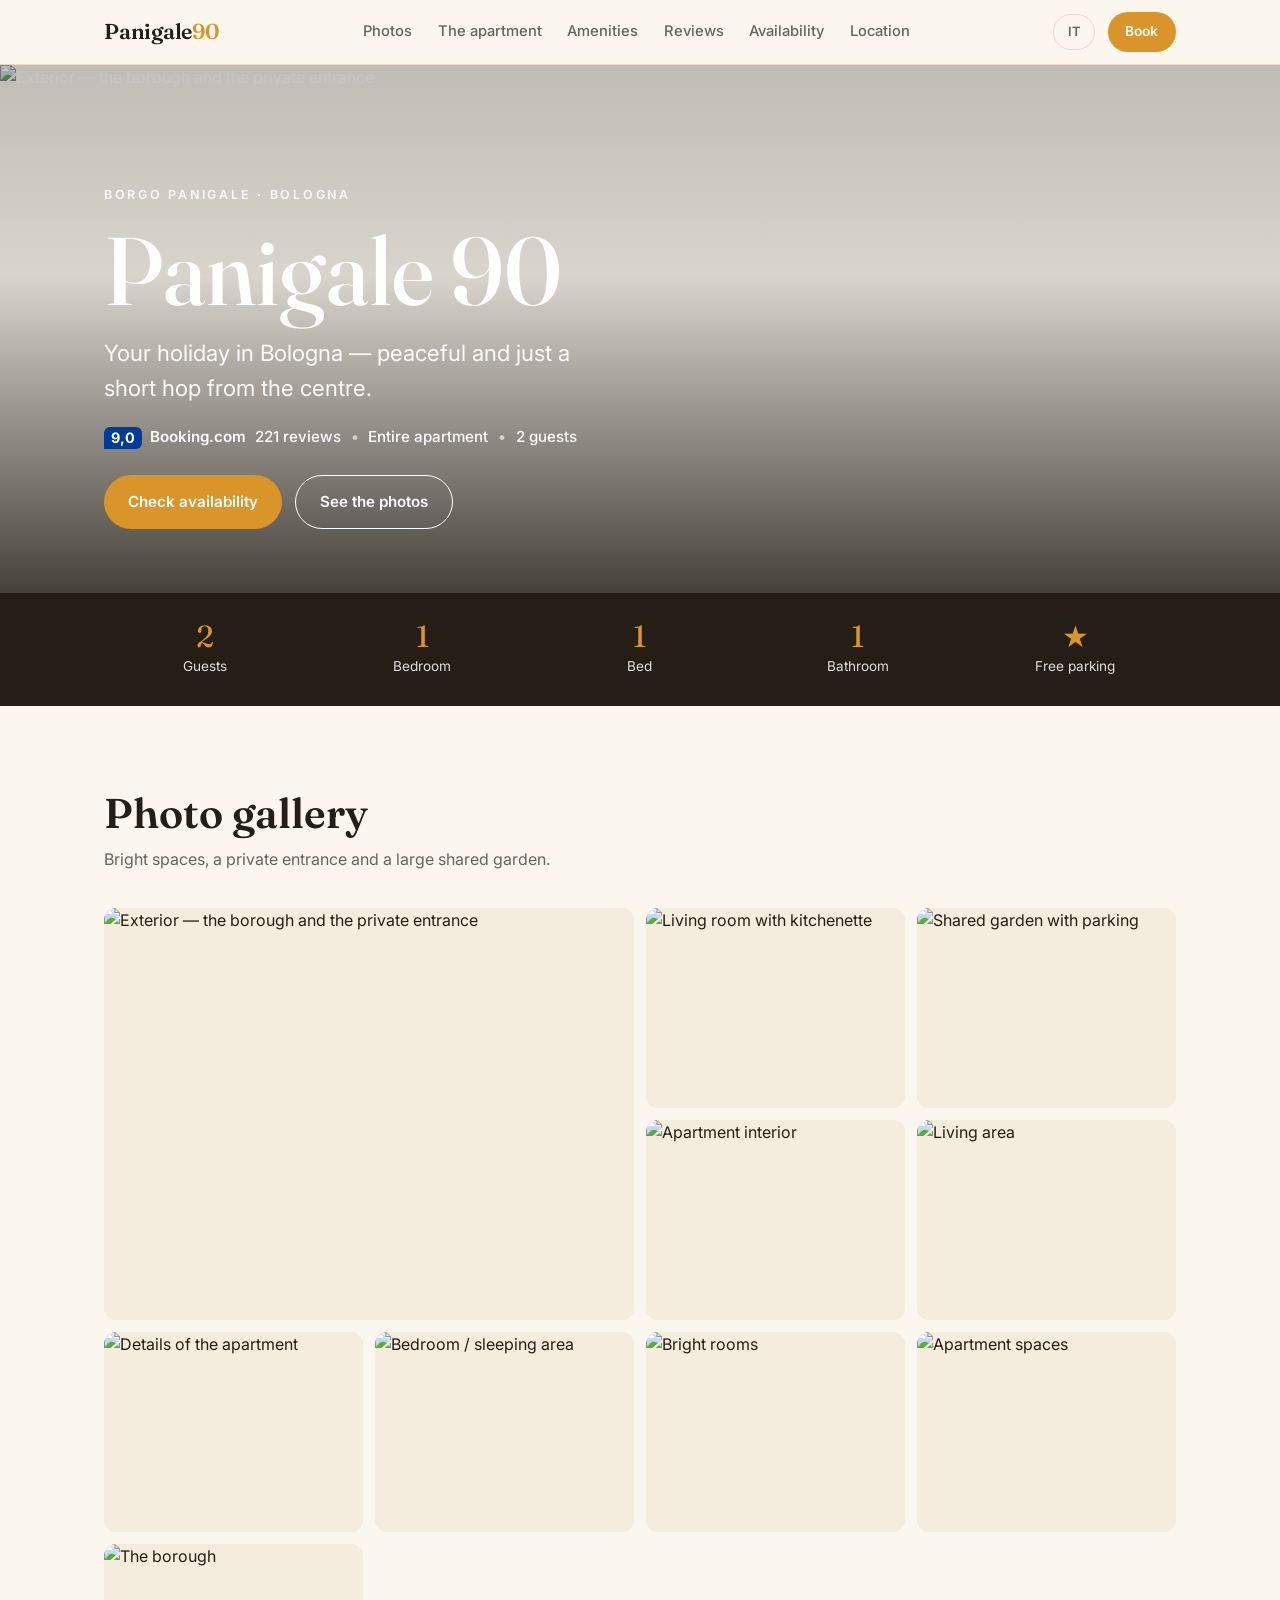
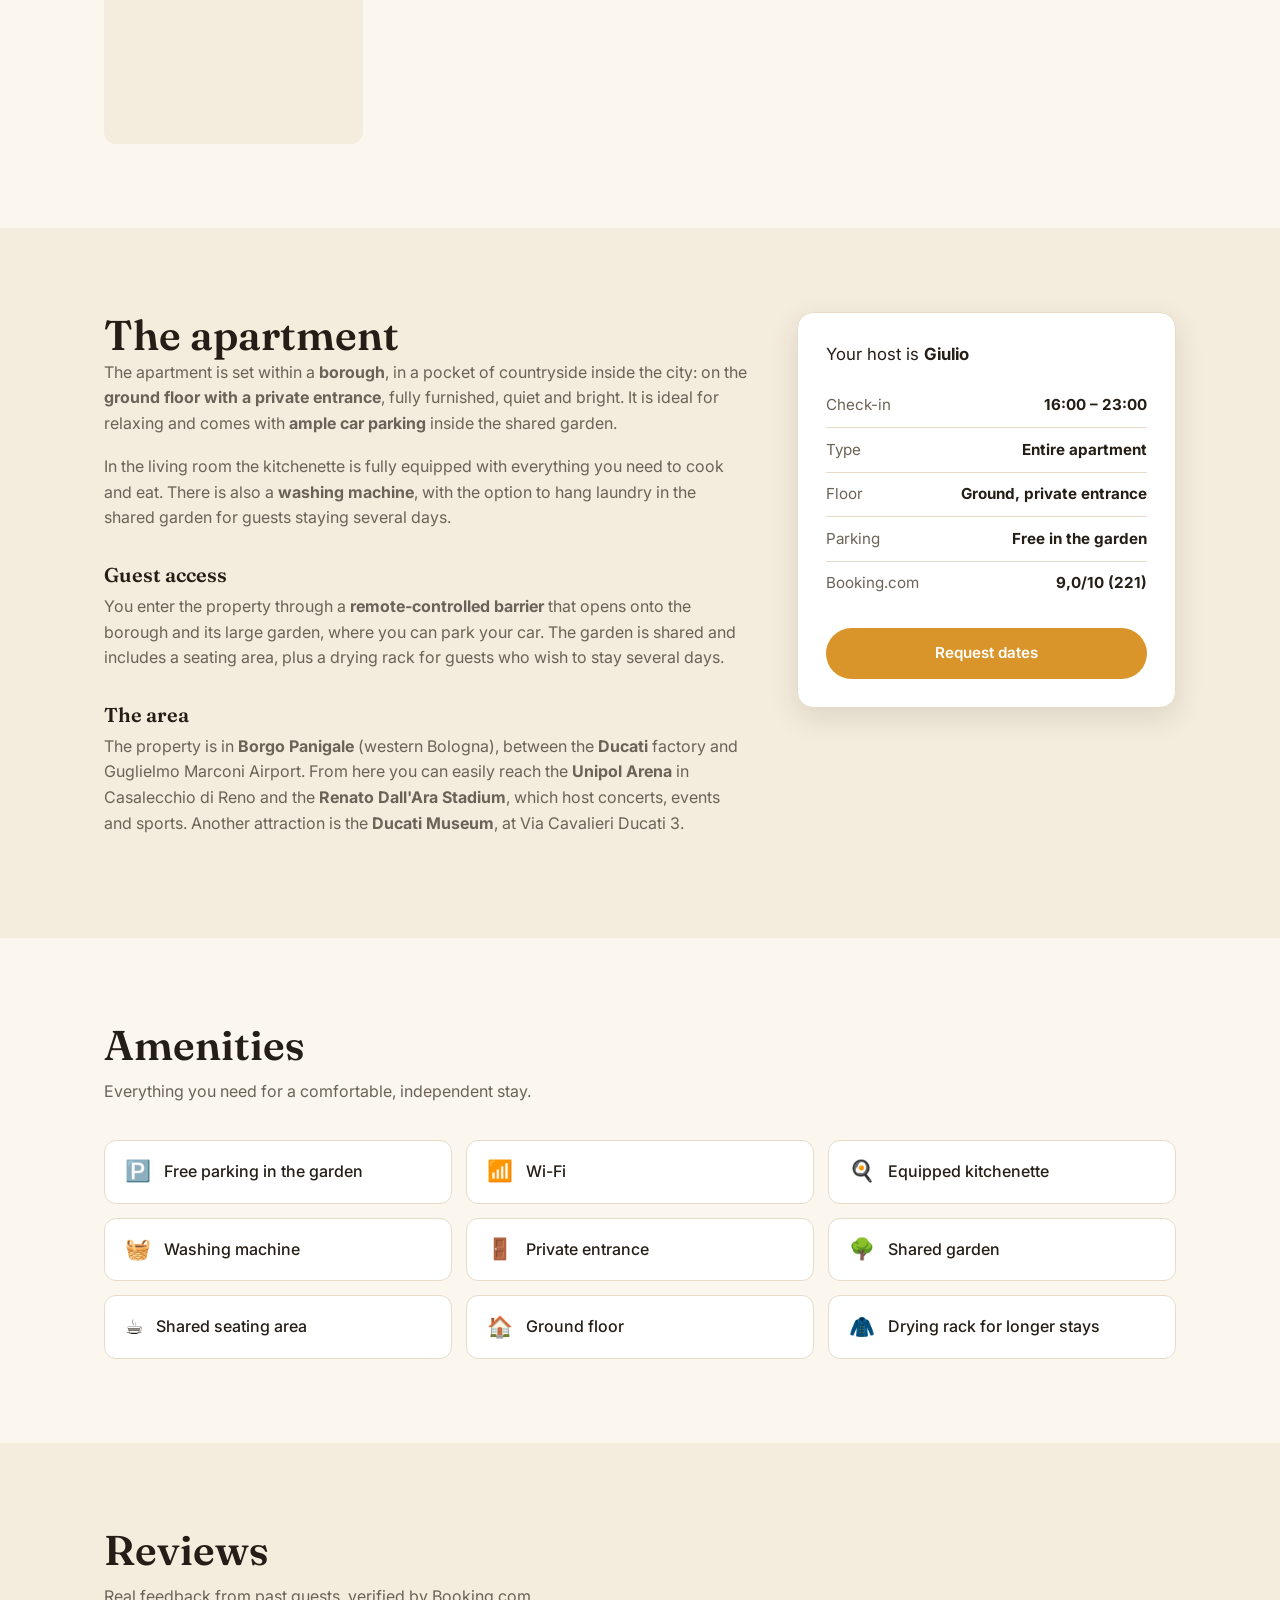
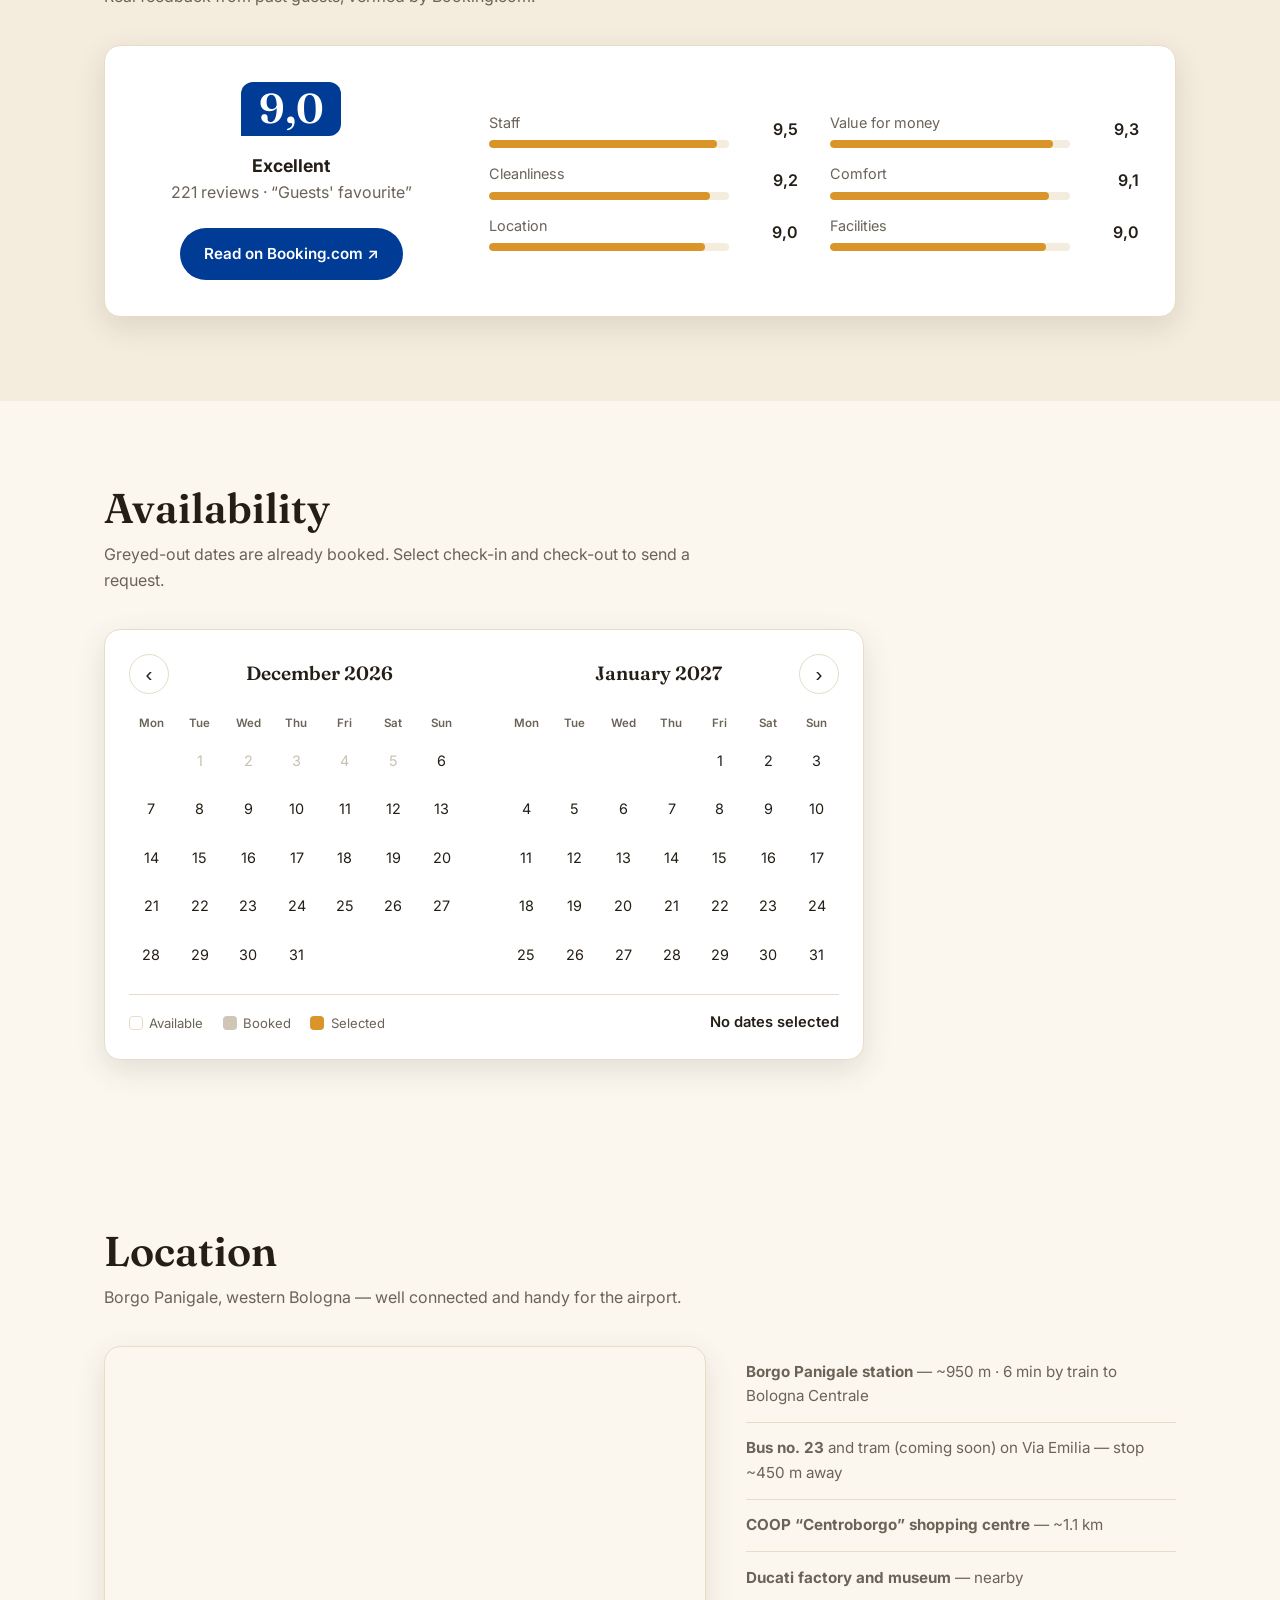
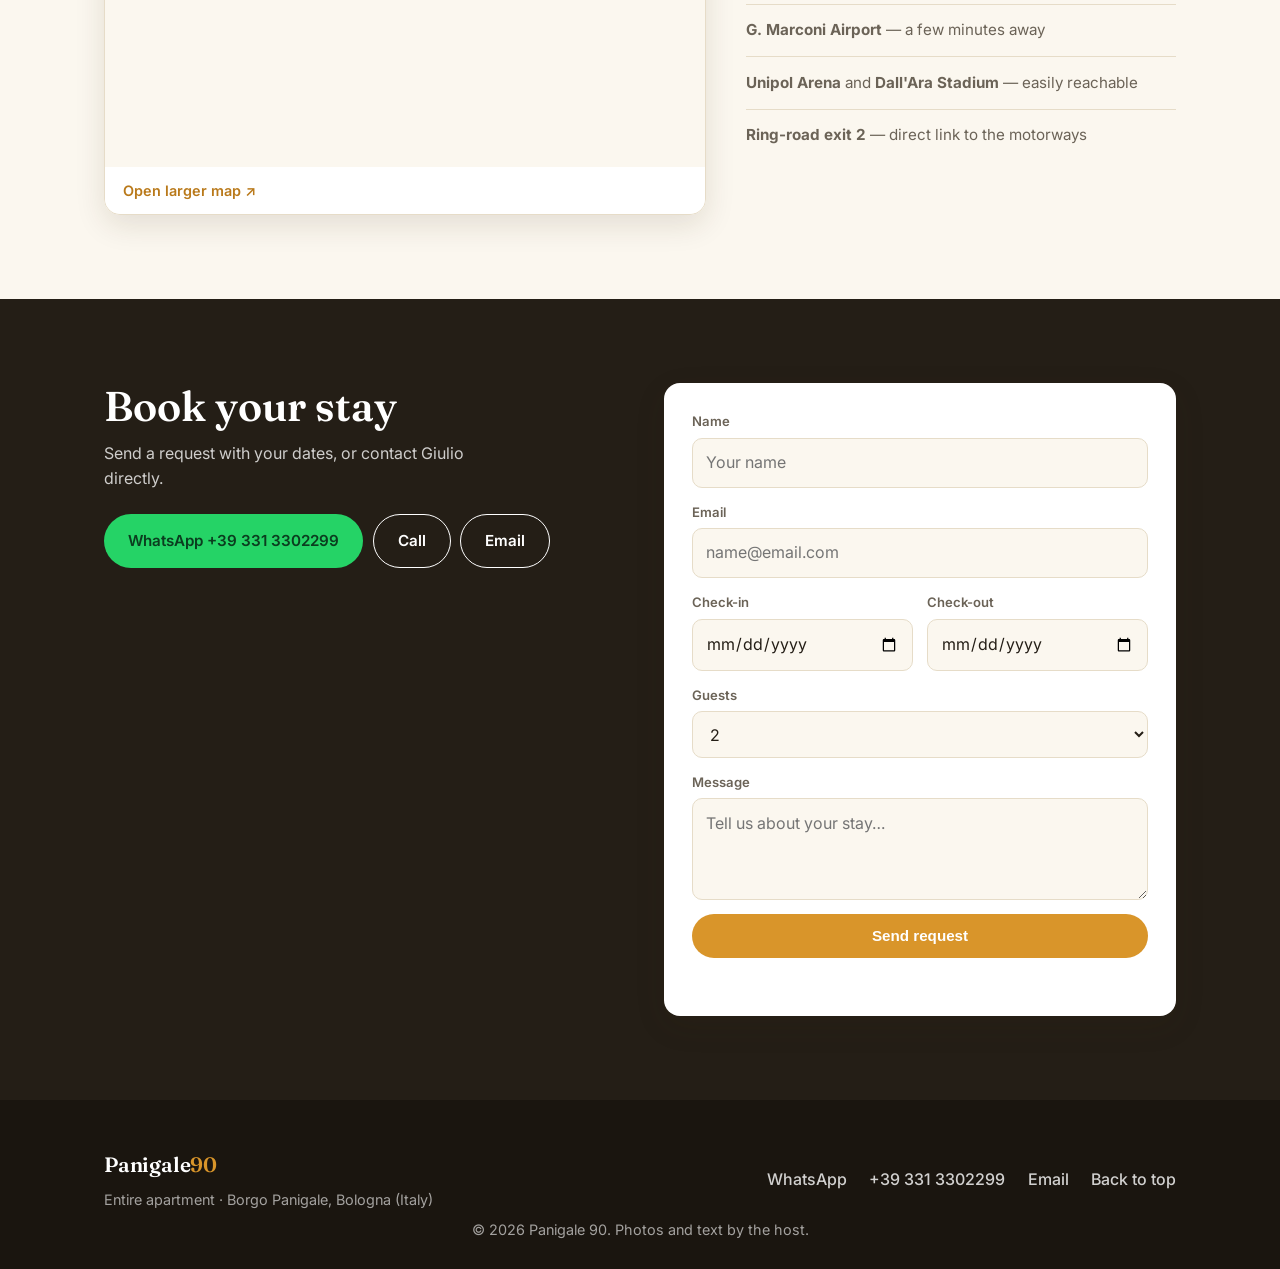
==== _en.html @ e20e0d68 "Sito bilingue IT/EN: selettore lingua, interfaccia tradotta, campi EN nel pannello (testi e didascal" ====
<!DOCTYPE html>
<html lang="it">
<head>
  <meta charset="UTF-8" />
  <meta name="viewport" content="width=device-width, initial-scale=1.0" />
  <title>Panigale 90 — Appartamento a Bologna | Borgo Panigale</title>
  <meta name="description" content="Panigale 90: intero appartamento a piano terra con ingresso indipendente a Borgo Panigale, Bologna. 2 ospiti, parcheggio gratuito, giardino. A 6 minuti dalla Stazione Centrale." />
  <meta property="og:title" content="Panigale 90 — Le tue vacanze a Bologna" />
  <meta property="og:description" content="Intero appartamento a piano terra con ingresso indipendente e parcheggio gratuito a Borgo Panigale, Bologna." />
  <meta property="og:image" content="assets/img/photo-03.jpg" />
  <meta property="og:type" content="website" />
  <link rel="preconnect" href="https://fonts.googleapis.com" />
  <link rel="preconnect" href="https://fonts.gstatic.com" crossorigin />
  <link href="https://fonts.googleapis.com/css2?family=Fraunces:opsz,wght@9..144,500;9..144,600&family=Inter:wght@400;500;600&display=swap" rel="stylesheet" />
  <link rel="stylesheet" href="css/style.css" />
<style>.hero{min-height:430px!important}html{scroll-behavior:auto}</style><script>localStorage.setItem("lang","en")</script></head>
<body>
  <!-- NAV -->
  <header class="nav" id="top">
    <div class="container nav__inner">
      <a href="#top" class="brand">Panigale<span>90</span></a>
      <nav class="nav__links">
        <a href="#gallery" data-en="Photos">Foto</a>
        <a href="#about" data-en="The apartment">L'alloggio</a>
        <a href="#amenities" data-en="Amenities">Servizi</a>
        <a href="#reviews" data-en="Reviews">Recensioni</a>
        <a href="#calendar" data-en="Availability">Disponibilità</a>
        <a href="#location" data-en="Location">Dove siamo</a>
      </nav>
      <div class="nav__actions">
        <button id="langToggle" class="lang-toggle" type="button" aria-label="Language / Lingua">EN</button>
        <a href="#book" class="btn btn--small" data-en="Book">Prenota</a>
      </div>
    </div>
  </header>

  <!-- HERO -->
  <section class="hero">
    <div class="hero__media">
      <img id="heroImg" src="assets/img/photo-03.jpg" alt="Panigale 90" />
      <div class="hero__overlay"></div>
    </div>
    <div class="container hero__content">
      <p class="hero__eyebrow">Borgo Panigale · Bologna</p>
      <h1>Panigale 90</h1>
      <p class="hero__tagline" data-en="Your holiday in Bologna — peaceful and just a short hop from the centre.">Le tue vacanze a Bologna, in tranquillità e a due passi dal centro.</p>
      <div class="hero__meta">
        <span class="bk-badge"><b>9,0</b> Booking.com</span>
        <span data-en="221 reviews">221 recensioni</span>
        <span class="dot">•</span>
        <span data-en="Entire apartment">Intero appartamento</span>
        <span class="dot">•</span>
        <span data-en="2 guests">2 ospiti</span>
      </div>
      <div class="hero__cta">
        <a href="#book" class="btn" data-en="Check availability">Verifica disponibilità</a>
        <a href="#gallery" class="btn btn--ghost" data-en="See the photos">Guarda le foto</a>
      </div>
    </div>
  </section>

  <!-- QUICK FACTS -->
  <section class="facts">
    <div class="container facts__grid">
      <div class="fact"><span class="fact__num">2</span><span class="fact__label" data-en="Guests">Ospiti</span></div>
      <div class="fact"><span class="fact__num">1</span><span class="fact__label" data-en="Bedroom">Camera da letto</span></div>
      <div class="fact"><span class="fact__num">1</span><span class="fact__label" data-en="Bed">Letto</span></div>
      <div class="fact"><span class="fact__num">1</span><span class="fact__label" data-en="Bathroom">Bagno</span></div>
      <div class="fact"><span class="fact__num">★</span><span class="fact__label" data-en="Free parking">Parcheggio gratuito</span></div>
    </div>
  </section>

  <!-- GALLERY -->
  <section id="gallery" class="section">
    <div class="container">
      <h2 class="section__title" data-en="Photo gallery">Galleria fotografica</h2>
      <p class="section__sub" data-en="Bright spaces, a private entrance and a large shared garden.">Spazi luminosi, ingresso indipendente e un grande giardino condominiale.</p>
      <div class="gallery" id="galleryGrid"><!-- populated by JS --></div>
    </div>
  </section>

  <!-- ABOUT -->
  <section id="about" class="section section--alt">
    <div class="container about">
      <div class="about__text"><!-- populated by JS from about.json -->
        <h2 class="section__title">L'alloggio</h2>
      </div>
      <aside class="about__card">
        <p class="about__host" data-en="Your host is <strong>Giulio</strong>">Il tuo host è <strong>Giulio</strong></p>
        <ul class="about__list">
          <li><span data-en="Check-in">Check-in</span><strong>16:00 – 23:00</strong></li>
          <li><span data-en="Type">Tipologia</span><strong data-en="Entire apartment">Intero appartamento</strong></li>
          <li><span data-en="Floor">Piano</span><strong data-en="Ground, private entrance">Terra, ingresso indip.</strong></li>
          <li><span data-en="Parking">Parcheggio</span><strong data-en="Free in the garden">Gratuito nel giardino</strong></li>
          <li><span>Booking.com</span><strong>9,0/10 (221)</strong></li>
        </ul>
        <a href="#book" class="btn btn--block" data-en="Request dates">Richiedi le date</a>
      </aside>
    </div>
  </section>

  <!-- AMENITIES -->
  <section id="amenities" class="section">
    <div class="container">
      <h2 class="section__title" data-en="Amenities">Servizi e dotazioni</h2>
      <p class="section__sub" data-en="Everything you need for a comfortable, independent stay.">Tutto il necessario per un soggiorno comodo e indipendente.</p>
      <ul class="amenities" id="amenitiesGrid"><!-- populated by JS --></ul>
    </div>
  </section>

  <!-- REVIEWS -->
  <section id="reviews" class="section section--alt">
    <div class="container">
      <h2 class="section__title" data-en="Reviews">Le recensioni</h2>
      <p class="section__sub" data-en="Real feedback from past guests, verified by Booking.com.">Il giudizio reale di chi ha soggiornato, verificato da Booking.com.</p>
      <div class="reviews">
        <div class="reviews__score">
          <div class="bk-score">9,0</div>
          <p class="reviews__label" data-en="<strong>Excellent</strong><br />221 reviews · “Guests' favourite”"><strong>Eccellente</strong><br />221 recensioni · “Scelta degli ospiti”</p>
          <a class="btn btn--book" href="https://www.booking.com/hotel/it/panigale90.it.html" target="_blank" rel="noopener" data-en="Read on Booking.com ↗">Leggi su Booking.com ↗</a>
        </div>
        <ul class="reviews__bars">
          <li><span data-en="Staff">Personale</span><i><b style="width:95%"></b></i><em>9,5</em></li>
          <li><span data-en="Value for money">Rapporto qualità-prezzo</span><i><b style="width:93%"></b></i><em>9,3</em></li>
          <li><span data-en="Cleanliness">Pulizia</span><i><b style="width:92%"></b></i><em>9,2</em></li>
          <li><span data-en="Comfort">Comfort</span><i><b style="width:91%"></b></i><em>9,1</em></li>
          <li><span data-en="Location">Posizione</span><i><b style="width:90%"></b></i><em>9,0</em></li>
          <li><span data-en="Facilities">Servizi</span><i><b style="width:90%"></b></i><em>9,0</em></li>
        </ul>
      </div>
    </div>
  </section>

  <!-- CALENDAR -->
  <section id="calendar" class="section">
    <div class="container">
      <h2 class="section__title" data-en="Availability">Disponibilità</h2>
      <p class="section__sub" data-en="Greyed-out dates are already booked. Select check-in and check-out to send a request.">Le date in grigio sono già occupate. Seleziona check-in e check-out per inviare una richiesta.</p>
      <div class="calendar" id="calendarApp">
        <div class="calendar__header">
          <button class="cal-nav" id="calPrev" aria-label="Mese precedente">‹</button>
          <div class="cal-month" id="calMonths"></div>
          <button class="cal-nav" id="calNext" aria-label="Mese successivo">›</button>
        </div>
        <div class="cal-grids" id="calGrids"></div>
        <div class="calendar__footer">
          <div class="cal-legend">
            <span><i class="sw sw--free"></i> <span data-en="Available">Libero</span></span>
            <span><i class="sw sw--busy"></i> <span data-en="Booked">Occupato</span></span>
            <span><i class="sw sw--sel"></i> <span data-en="Selected">Selezionato</span></span>
          </div>
          <div class="cal-selection" id="calSelection"></div>
        </div>
      </div>
    </div>
  </section>

  <!-- LOCATION -->
  <section id="location" class="section">
    <div class="container">
      <h2 class="section__title" data-en="Location">Dove siamo</h2>
      <p class="section__sub" data-en="Borgo Panigale, western Bologna — well connected and handy for the airport.">Borgo Panigale, zona ovest di Bologna — ben collegata e comoda all'aeroporto.</p>
      <div class="location">
        <div class="location__map">
          <iframe
            title="Mappa di Panigale 90"
            loading="lazy"
            src="https://www.openstreetmap.org/export/embed.html?bbox=11.26%2C44.510%2C11.296%2C44.530&amp;layer=mapnik&amp;marker=44.51988%2C11.27823">
          </iframe>
          <a class="location__maplink" href="https://www.openstreetmap.org/?mlat=44.51988&mlon=11.27823#map=15/44.51988/11.27823" target="_blank" rel="noopener" data-en="Open larger map ↗">Apri mappa più grande ↗</a>
        </div>
        <ul class="location__list">
          <li data-en="<strong>Borgo Panigale station</strong> — ~950 m · 6 min by train to Bologna Centrale"><strong>Stazione di Borgo Panigale</strong> — ~950 m · 6 min di treno fino alla Stazione Centrale</li>
          <li data-en="<strong>Bus no. 23</strong> and tram (coming soon) on Via Emilia — stop ~450 m away"><strong>Autobus n. 23</strong> e tram (in arrivo) sulla Via Emilia — fermata a ~450 m</li>
          <li data-en="<strong>COOP “Centroborgo” shopping centre</strong> — ~1.1 km"><strong>Centro commerciale COOP “Centroborgo”</strong> — ~1,1 km</li>
          <li data-en="<strong>Ducati factory and museum</strong> — nearby"><strong>Fabbrica e Museo Ducati</strong> — nelle vicinanze</li>
          <li data-en="<strong>G. Marconi Airport</strong> — a few minutes away"><strong>Aeroporto G. Marconi</strong> — pochi minuti</li>
          <li data-en="<strong>Unipol Arena</strong> and <strong>Dall'Ara Stadium</strong> — easily reachable"><strong>Unipol Arena</strong> e <strong>Stadio Dall'Ara</strong> — facilmente raggiungibili</li>
          <li data-en="<strong>Ring-road exit 2</strong> — direct link to the motorways"><strong>Uscita 2 della tangenziale</strong> — collegamento diretto alle autostrade</li>
        </ul>
      </div>
    </div>
  </section>

  <!-- BOOK / CONTACT -->
  <section id="book" class="section section--cta">
    <div class="container book">
      <div class="book__intro">
        <h2 class="section__title" data-en="Book your stay">Prenota il tuo soggiorno</h2>
        <p data-en="Send a request with your dates, or contact Giulio directly.">Invia una richiesta con le tue date oppure contatta direttamente Giulio.</p>
        <div class="book__contacts">
          <a class="btn btn--wa" href="https://wa.me/393313302299" target="_blank" rel="noopener">WhatsApp +39 331 3302299</a>
          <a class="btn btn--ghost" href="tel:+393313302299" data-en="Call">Chiama</a>
          <a class="btn btn--ghost" href="mailto:giulio.saladini@alice.it">Email</a>
        </div>
      </div>
      <form class="book__form" id="bookForm">
        <div class="field">
          <label for="fName" data-en="Name">Nome</label>
          <input id="fName" name="name" type="text" required placeholder="Il tuo nome" data-en-ph="Your name" />
        </div>
        <div class="field">
          <label for="fEmail">Email</label>
          <input id="fEmail" name="email" type="email" required placeholder="nome@email.it" data-en-ph="name@email.com" />
        </div>
        <div class="field field--half">
          <label for="fIn">Check-in</label>
          <input id="fIn" name="checkin" type="date" />
        </div>
        <div class="field field--half">
          <label for="fOut">Check-out</label>
          <input id="fOut" name="checkout" type="date" />
        </div>
        <div class="field">
          <label for="fGuests" data-en="Guests">Ospiti</label>
          <select id="fGuests" name="guests"><option>1</option><option selected>2</option></select>
        </div>
        <div class="field">
          <label for="fMsg" data-en="Message">Messaggio</label>
          <textarea id="fMsg" name="message" rows="3" placeholder="Raccontaci qualcosa sul tuo soggiorno…" data-en-ph="Tell us about your stay…"></textarea>
        </div>
        <button type="submit" class="btn btn--block" data-en="Send request">Invia richiesta</button>
        <p class="book__note" id="bookNote"></p>
      </form>
    </div>
  </section>

  <footer class="footer">
    <div class="container footer__inner">
      <div>
        <span class="brand brand--footer">Panigale<span>90</span></span>
        <p data-en="Entire apartment · Borgo Panigale, Bologna (Italy)">Intero appartamento · Borgo Panigale, Bologna (Italia)</p>
      </div>
      <div class="footer__links">
        <a href="https://wa.me/393313302299" target="_blank" rel="noopener">WhatsApp</a>
        <a href="tel:+393313302299">+39 331 3302299</a>
        <a href="mailto:giulio.saladini@alice.it">Email</a>
        <a href="#top" data-en="Back to top">Torna su</a>
      </div>
    </div>
    <p class="footer__legal">© <span id="year"></span> Panigale 90. <span data-en="Photos and text by the host.">Foto e testi dell'host.</span></p>
  </footer>

  <!-- LIGHTBOX -->
  <div class="lightbox" id="lightbox" hidden>
    <button class="lb-close" id="lbClose" aria-label="Chiudi">×</button>
    <button class="lb-nav lb-prev" id="lbPrev" aria-label="Precedente">‹</button>
    <img id="lbImg" src="" alt="" />
    <button class="lb-nav lb-next" id="lbNext" aria-label="Successiva">›</button>
  </div>

  <script src="js/main.js"></script>
</body>
</html>
---- css/style.css ----
:root{
  --ochre:#d9952a;
  --ochre-dark:#b9791a;
  --ink:#241e16;
  --muted:#6b6357;
  --cream:#fbf7ef;
  --cream-2:#f4ecdd;
  --line:#e6dcc8;
  --busy:#cfc6b6;
  --white:#fff;
  --radius:16px;
  --shadow:0 10px 30px rgba(60,45,20,.12);
  --maxw:1120px;
}
*{box-sizing:border-box}
html{scroll-behavior:smooth}
body{
  margin:0;font-family:"Inter",system-ui,sans-serif;color:var(--ink);
  background:var(--cream);line-height:1.6;-webkit-font-smoothing:antialiased;
}
img{max-width:100%;display:block}
a{color:inherit;text-decoration:none}
.container{width:100%;max-width:var(--maxw);margin:0 auto;padding:0 24px}
h1,h2,h3{font-family:"Fraunces",Georgia,serif;font-weight:600;line-height:1.15;margin:0}

/* Buttons */
.btn{
  display:inline-flex;align-items:center;justify-content:center;gap:.5rem;
  background:var(--ochre);color:#fff;font-weight:600;font-size:.95rem;
  padding:.85rem 1.5rem;border-radius:999px;border:0;cursor:pointer;
  transition:transform .15s ease, background .2s ease;
}
.btn:hover{background:var(--ochre-dark);transform:translateY(-1px)}
.btn--ghost{background:transparent;border:1.5px solid #fff;color:#fff}
.btn--ghost:hover{background:rgba(255,255,255,.15)}
.btn--small{padding:.55rem 1.1rem;font-size:.85rem}
.btn--block{width:100%}
.btn--airbnb{background:#ff385c}
.btn--airbnb:hover{background:#e11d48}

/* Nav */
.nav{position:sticky;top:0;z-index:50;background:rgba(251,247,239,.9);
  backdrop-filter:blur(10px);border-bottom:1px solid var(--line)}
.nav__inner{display:flex;align-items:center;justify-content:space-between;height:64px;gap:1rem}
.brand{font-family:"Fraunces",serif;font-weight:600;font-size:1.35rem;letter-spacing:-.01em}
.brand span{color:var(--ochre)}
.nav__links{display:flex;gap:1.6rem;font-size:.92rem;font-weight:500}
.nav__links a{color:var(--muted)}
.nav__links a:hover{color:var(--ink)}
.nav__actions{display:flex;align-items:center;gap:.8rem}
.lang-toggle{background:transparent;border:1.5px solid var(--line);color:var(--muted);font:inherit;font-weight:600;font-size:.8rem;padding:.42rem .7rem;border-radius:999px;cursor:pointer;transition:border-color .2s,color .2s;min-width:42px}
.lang-toggle:hover{border-color:var(--ochre);color:var(--ochre-dark)}

/* Hero */
.hero{position:relative;min-height:86vh;display:flex;align-items:flex-end;color:#fff}
.hero__media,.hero__media img{position:absolute;inset:0;width:100%;height:100%;object-fit:cover}
.hero__overlay{position:absolute;inset:0;
  background:linear-gradient(180deg,rgba(20,15,8,.25)0%,rgba(20,15,8,.15)40%,rgba(20,15,8,.78)100%)}
.hero__content{position:relative;padding-bottom:64px;padding-top:120px}
.hero__eyebrow{text-transform:uppercase;letter-spacing:.22em;font-size:.78rem;font-weight:600;opacity:.9;margin:0 0 .6rem}
.hero h1{font-size:clamp(3rem,9vw,6rem);font-weight:500}
.hero__tagline{font-size:clamp(1.05rem,2.4vw,1.4rem);max-width:36ch;margin:.6rem 0 0;opacity:.95}
.hero__meta{display:flex;flex-wrap:wrap;align-items:center;gap:.6rem;margin:1.2rem 0 1.6rem;font-size:.95rem;font-weight:500}
.hero__meta .dot{opacity:.6}
.hero__cta{display:flex;gap:.8rem;flex-wrap:wrap}

/* Facts */
.facts{background:var(--ink);color:#fff}
.facts__grid{display:flex;flex-wrap:wrap;justify-content:space-between;gap:1rem;padding:28px 24px}
.fact{display:flex;flex-direction:column;align-items:center;flex:1;min-width:90px}
.fact__num{font-family:"Fraunces",serif;font-size:1.9rem;color:var(--ochre);line-height:1}
.fact__label{font-size:.85rem;opacity:.85;margin-top:.3rem;text-align:center}

/* Sections */
.section{padding:84px 0}
.section--alt{background:var(--cream-2)}
.section--cta{background:var(--ink);color:#fff}
.section__title{font-size:clamp(1.8rem,4vw,2.6rem)}
.section__sub{color:var(--muted);margin:.6rem 0 2.2rem;max-width:60ch}
.section--cta .section__sub{color:rgba(255,255,255,.75)}

/* Gallery */
.gallery{display:grid;grid-template-columns:repeat(4,1fr);grid-auto-rows:200px;gap:12px}
.gallery figure{margin:0;overflow:hidden;border-radius:12px;cursor:pointer;position:relative;background:var(--cream-2)}
.gallery img{width:100%;height:100%;object-fit:cover;transition:transform .5s ease}
.gallery figure:hover img{transform:scale(1.06)}
.gallery .g-big{grid-column:span 2;grid-row:span 2}
.gallery .g-wide{grid-column:span 2}

/* About */
.about{display:grid;grid-template-columns:1.7fr 1fr;gap:48px;align-items:start}
.about__text p{color:var(--muted);margin:0 0 1.1rem}
.about__text h3{margin:2rem 0 .5rem;font-size:1.25rem}
.about__card{background:#fff;border:1px solid var(--line);border-radius:var(--radius);
  padding:28px;box-shadow:var(--shadow);position:sticky;top:88px}
.about__host{margin:0 0 1rem;font-size:1.05rem}
.about__list{list-style:none;margin:0 0 1.4rem;padding:0}
.about__list li{display:flex;justify-content:space-between;gap:1rem;padding:.6rem 0;border-bottom:1px solid var(--line);font-size:.95rem}
.about__list li span{color:var(--muted)}
.about__list li:last-child{border-bottom:0}

/* Amenities */
.amenities{list-style:none;margin:0;padding:0;display:grid;grid-template-columns:repeat(3,1fr);gap:14px}
.amenities li{background:#fff;border:1px solid var(--line);border-radius:12px;padding:18px 20px;
  display:flex;align-items:center;gap:.8rem;font-weight:500}
.amenities li .ic{font-size:1.3rem;line-height:1}

/* Calendar */
.calendar{background:#fff;border:1px solid var(--line);border-radius:var(--radius);
  box-shadow:var(--shadow);max-width:760px;padding:24px}
.calendar__header{display:flex;align-items:center;justify-content:space-between;margin-bottom:14px}
.cal-month{display:flex;gap:48px;font-family:"Fraunces",serif;font-size:1.2rem;font-weight:600;flex:1;justify-content:space-around}
.cal-nav{width:40px;height:40px;border-radius:50%;border:1px solid var(--line);background:#fff;
  font-size:1.3rem;cursor:pointer;color:var(--ink);transition:background .2s}
.cal-nav:hover{background:var(--cream-2)}
.cal-grids{display:grid;grid-template-columns:1fr 1fr;gap:40px}
.cal-grid{}
.cal-grid h4{display:none}
.cal-week,.cal-days{display:grid;grid-template-columns:repeat(7,1fr);gap:4px}
.cal-week span{text-align:center;font-size:.72rem;color:var(--muted);font-weight:600;padding:6px 0}
.cal-day{aspect-ratio:1;display:flex;align-items:center;justify-content:center;font-size:.9rem;
  border-radius:9px;cursor:pointer;border:1px solid transparent;transition:background .15s}
.cal-day.empty{cursor:default}
.cal-day.free:hover{background:var(--cream-2)}
.cal-day.busy{color:#a59c8c;background:var(--busy);cursor:not-allowed;text-decoration:line-through}
.cal-day.past{color:#c8c0b2;cursor:not-allowed}
.cal-day.sel{background:var(--ochre);color:#fff;font-weight:600}
.cal-day.inrange{background:rgba(217,149,42,.18)}
.calendar__footer{display:flex;flex-wrap:wrap;gap:1rem;justify-content:space-between;align-items:center;
  margin-top:18px;padding-top:16px;border-top:1px solid var(--line)}
.cal-legend{display:flex;gap:1.2rem;font-size:.82rem;color:var(--muted)}
.cal-legend span{display:flex;align-items:center;gap:.4rem}
.sw{width:14px;height:14px;border-radius:4px;display:inline-block}
.sw--free{background:#fff;border:1px solid var(--line)}
.sw--busy{background:var(--busy)}
.sw--sel{background:var(--ochre)}
.cal-selection{font-weight:600;font-size:.92rem}

/* Booking badge (hero) */
.bk-badge{display:inline-flex;align-items:center;gap:.45rem;font-weight:600}
.bk-badge b{background:#003b95;color:#fff;border-radius:6px 6px 6px 0;padding:.15rem .45rem;font-size:.9rem;line-height:1.2}

/* Reviews */
.reviews{display:grid;grid-template-columns:300px 1fr;gap:48px;align-items:center;
  background:#fff;border:1px solid var(--line);border-radius:var(--radius);box-shadow:var(--shadow);padding:36px}
.reviews__score{text-align:center}
.bk-score{display:inline-block;background:#003b95;color:#fff;font-family:"Fraunces",serif;
  font-size:2.6rem;font-weight:600;padding:.4rem 1.1rem;border-radius:12px 12px 12px 0;line-height:1}
.reviews__label{color:var(--muted);margin:1rem 0 1.4rem}
.reviews__label strong{color:var(--ink);font-size:1.1rem}
.btn--book{background:#003b95}
.btn--book:hover{background:#002d72}
.reviews__bars{list-style:none;margin:0;padding:0;display:grid;grid-template-columns:1fr 1fr;gap:14px 32px}
.reviews__bars li{display:grid;grid-template-columns:1fr 56px;align-items:center;gap:.4rem .8rem;font-size:.9rem}
.reviews__bars li span{grid-column:1;color:var(--muted)}
.reviews__bars li i{grid-column:1;height:8px;background:var(--cream-2);border-radius:99px;overflow:hidden;display:block}
.reviews__bars li i b{display:block;height:100%;background:var(--ochre);border-radius:99px}
.reviews__bars li em{grid-column:2;grid-row:1/3;font-style:normal;font-weight:600;text-align:right;font-size:1rem}

/* Location */
.location{display:grid;grid-template-columns:1.4fr 1fr;gap:40px;align-items:start}
.location__map{border-radius:var(--radius);overflow:hidden;border:1px solid var(--line);box-shadow:var(--shadow)}
.location__map iframe{width:100%;height:420px;border:0;display:block}
.location__maplink{display:block;padding:12px 18px;background:#fff;font-weight:600;font-size:.9rem;color:var(--ochre-dark)}
.location__list{list-style:none;margin:0;padding:0}
.location__list li{padding:.85rem 0;border-bottom:1px solid var(--line);color:var(--muted);font-size:.95rem}
.location__list li:last-child{border-bottom:0}

/* Book */
.book{display:grid;grid-template-columns:1fr 1fr;gap:48px;align-items:start}
.book__intro p{color:rgba(255,255,255,.78);margin:.6rem 0 1.4rem;max-width:42ch}
.book__contacts{display:flex;flex-wrap:wrap;gap:.6rem;margin-bottom:1rem}
.btn--wa{background:#25d366;color:#0b3d1f}
.btn--wa:hover{background:#1fb957}
.book__form{background:#fff;color:var(--ink);border-radius:var(--radius);padding:28px;
  display:grid;grid-template-columns:1fr 1fr;gap:14px;box-shadow:var(--shadow)}
.field{display:flex;flex-direction:column;grid-column:span 2}
.field--half{grid-column:span 1}
.field label{font-size:.82rem;font-weight:600;margin-bottom:.35rem;color:var(--muted)}
.field input,.field select,.field textarea{
  font:inherit;padding:.7rem .8rem;border:1px solid var(--line);border-radius:10px;background:var(--cream);color:var(--ink)}
.field input:focus,.field select:focus,.field textarea:focus{outline:2px solid var(--ochre);border-color:var(--ochre)}
.book__form .btn{grid-column:span 2}
.book__note{grid-column:span 2;font-size:.85rem;color:var(--muted);margin:.2rem 0 0;text-align:center;min-height:1em}

/* Footer */
.footer{background:#1a150f;color:#fff;padding:48px 0 28px}
.footer__inner{display:flex;justify-content:space-between;flex-wrap:wrap;gap:1.4rem;align-items:center}
.footer p{color:rgba(255,255,255,.6);margin:.4rem 0 0;font-size:.9rem}
.brand--footer{color:#fff;font-size:1.3rem}
.footer__links{display:flex;gap:1.4rem;font-weight:500}
.footer__links a{color:rgba(255,255,255,.8)}
.footer__legal{text-align:center;color:rgba(255,255,255,.4);font-size:.8rem;margin:32px 0 0}

/* Lightbox */
.lightbox{position:fixed;inset:0;z-index:100;background:rgba(15,12,8,.94);
  display:flex;align-items:center;justify-content:center}
.lightbox[hidden]{display:none}
.lightbox img{max-width:90vw;max-height:86vh;border-radius:8px;box-shadow:0 20px 60px rgba(0,0,0,.5)}
.lb-close{position:absolute;top:20px;right:26px;background:none;border:0;color:#fff;font-size:2.4rem;cursor:pointer;line-height:1}
.lb-nav{position:absolute;top:50%;transform:translateY(-50%);background:rgba(255,255,255,.12);
  border:0;color:#fff;font-size:2rem;width:56px;height:56px;border-radius:50%;cursor:pointer}
.lb-nav:hover{background:rgba(255,255,255,.25)}
.lb-prev{left:24px}.lb-next{right:24px}

/* Responsive */
@media(max-width:900px){
  .nav__links{display:none}
  .about,.location,.book,.reviews{grid-template-columns:1fr}
  .reviews__bars{grid-template-columns:1fr}
  .about__card{position:static}
  .amenities{grid-template-columns:repeat(2,1fr)}
  .cal-grids{grid-template-columns:1fr}
  .cal-month{justify-content:center;gap:0}
  .cal-month span:nth-child(2){display:none}
  .gallery{grid-template-columns:repeat(2,1fr);grid-auto-rows:160px}
  .gallery .g-big{grid-column:span 2;grid-row:span 1}
}
@media(max-width:540px){
  .section{padding:60px 0}
  .amenities{grid-template-columns:1fr}
  .book__form{grid-template-columns:1fr}
  .field--half{grid-column:span 2}
  .facts__grid{gap:.5rem}
  .fact{min-width:60px}
}
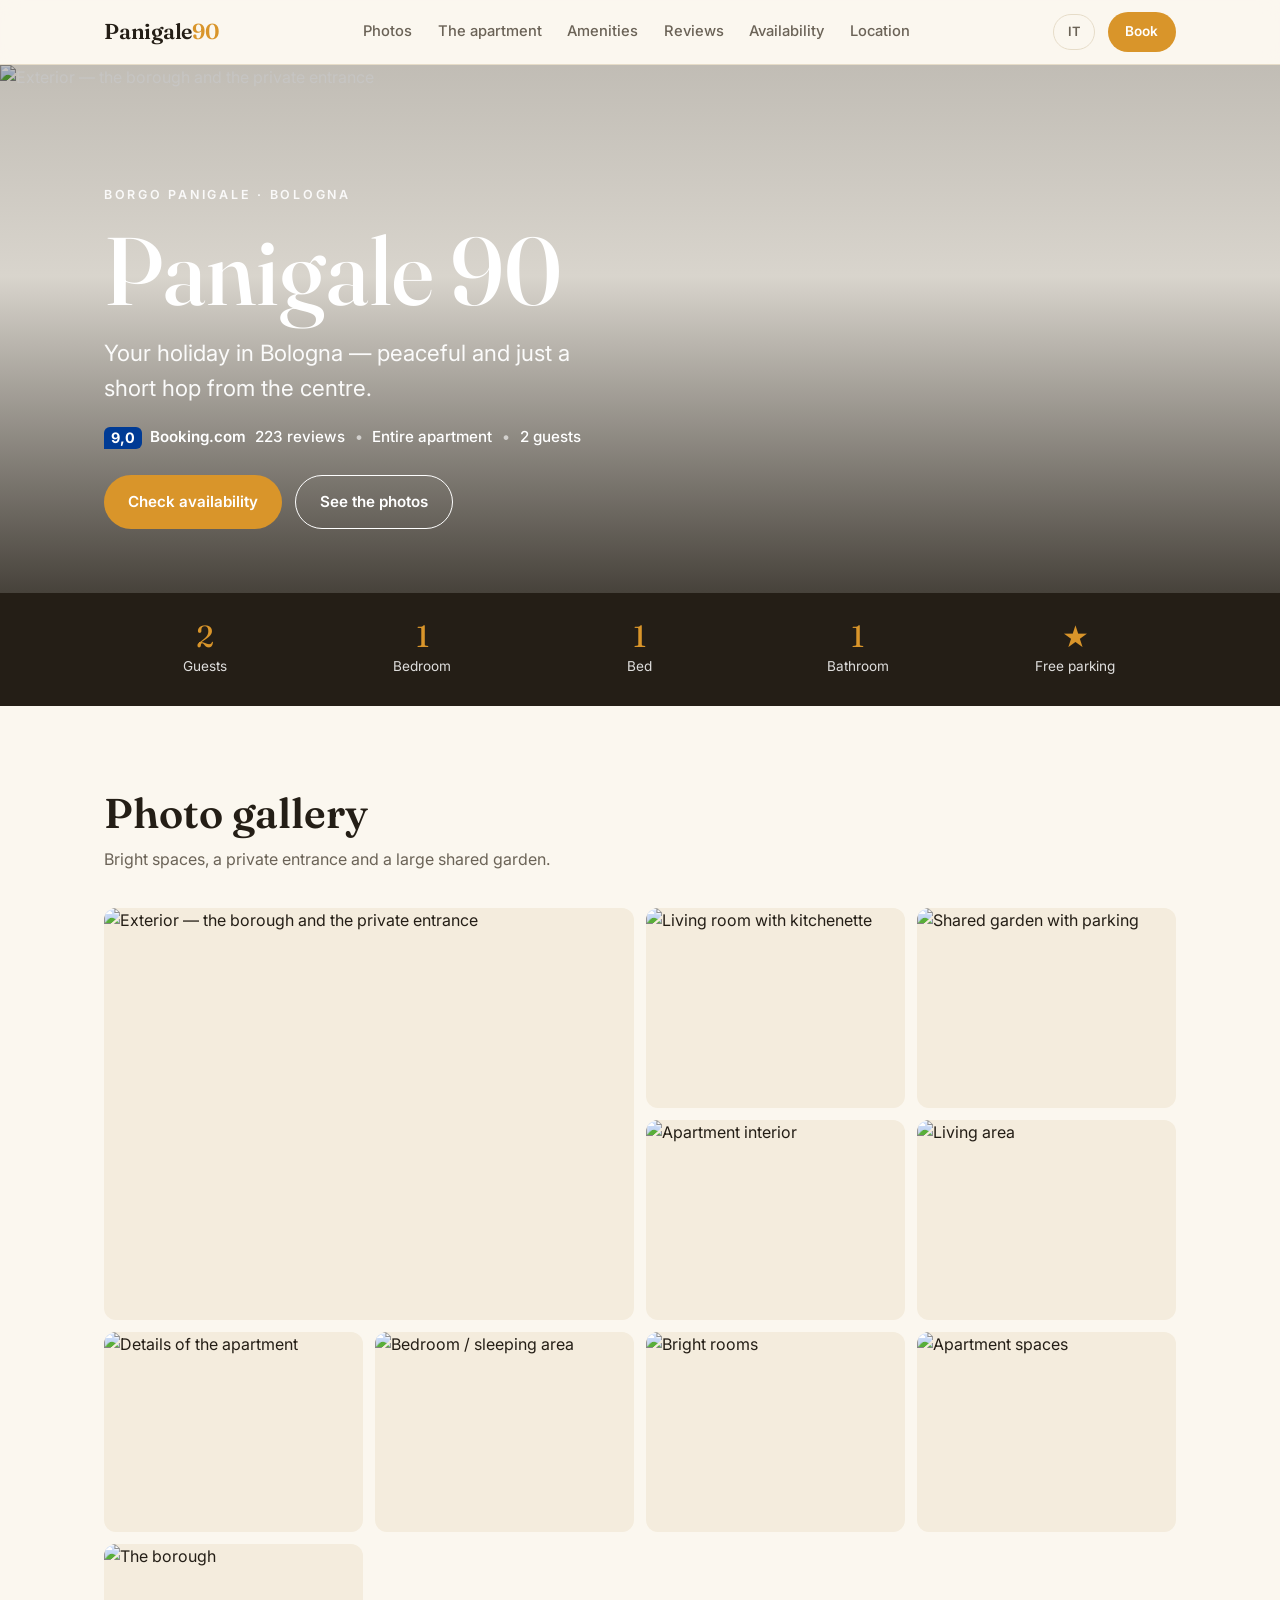
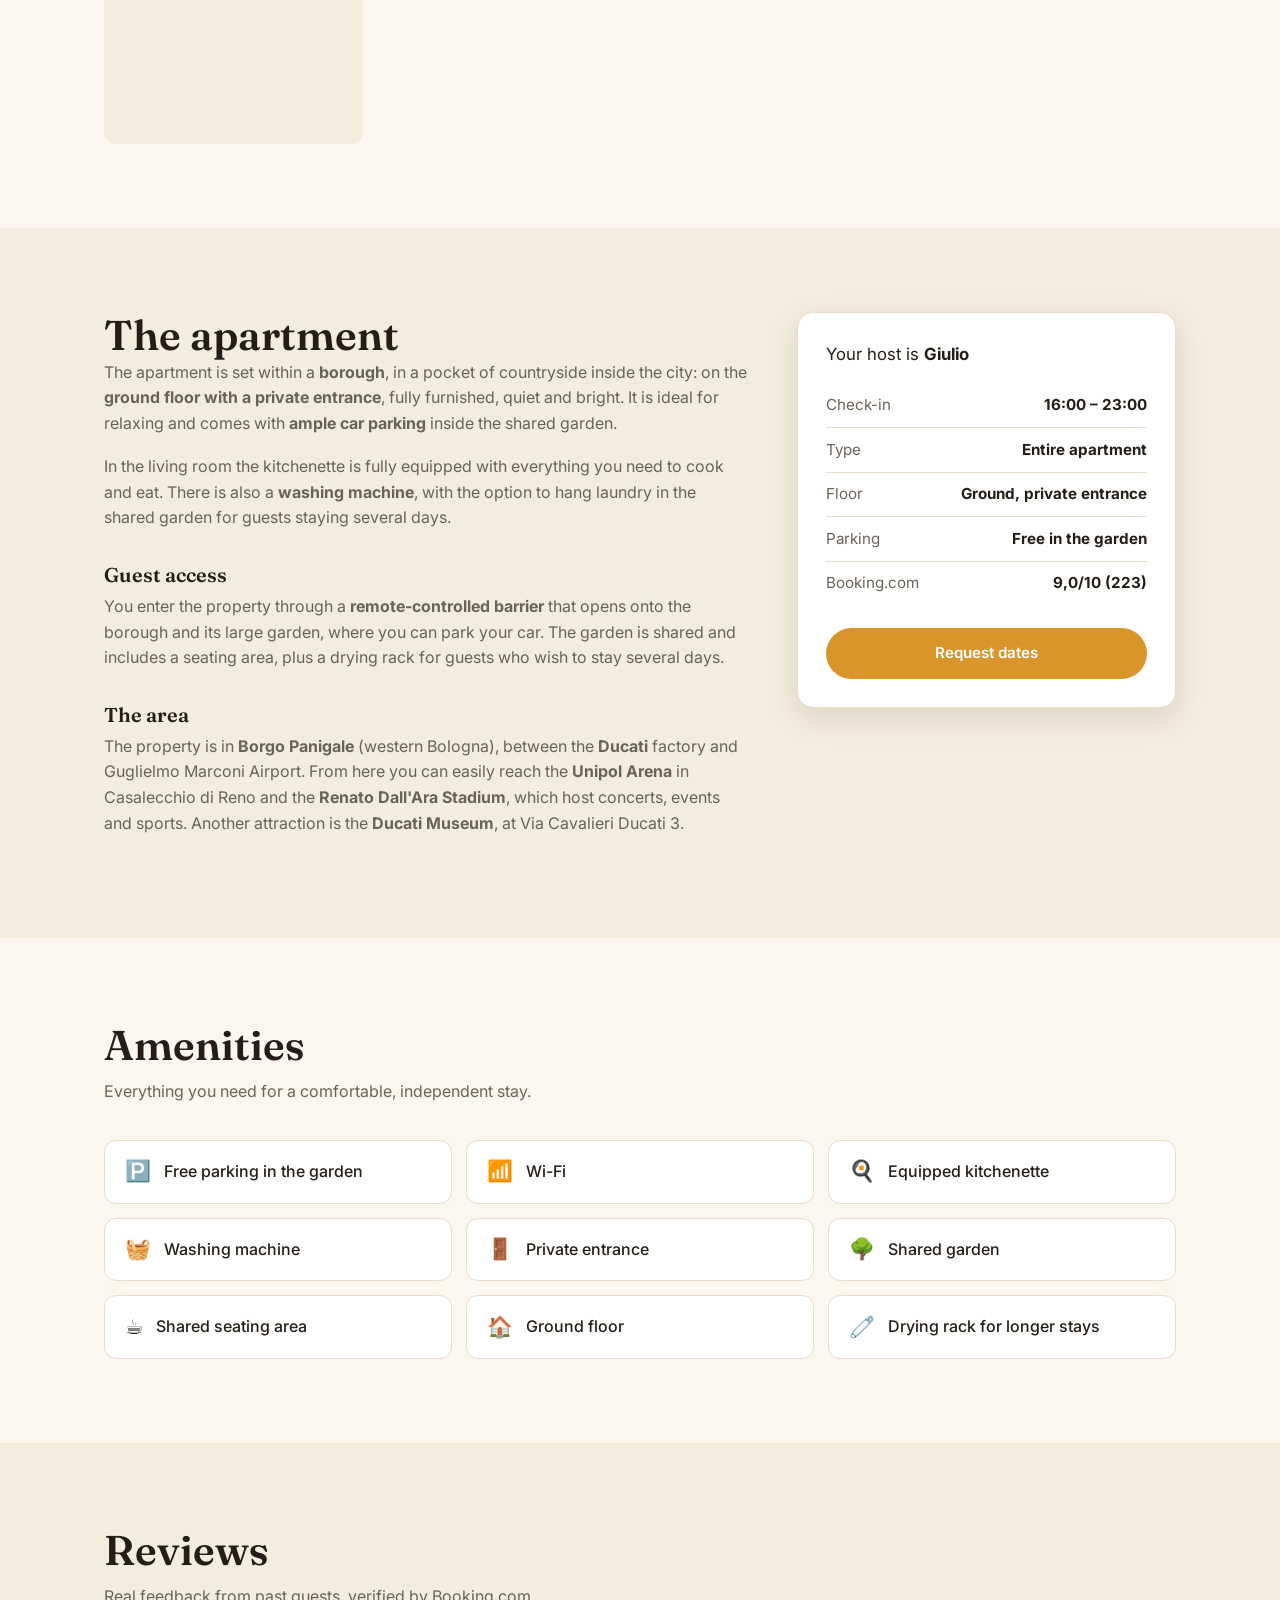
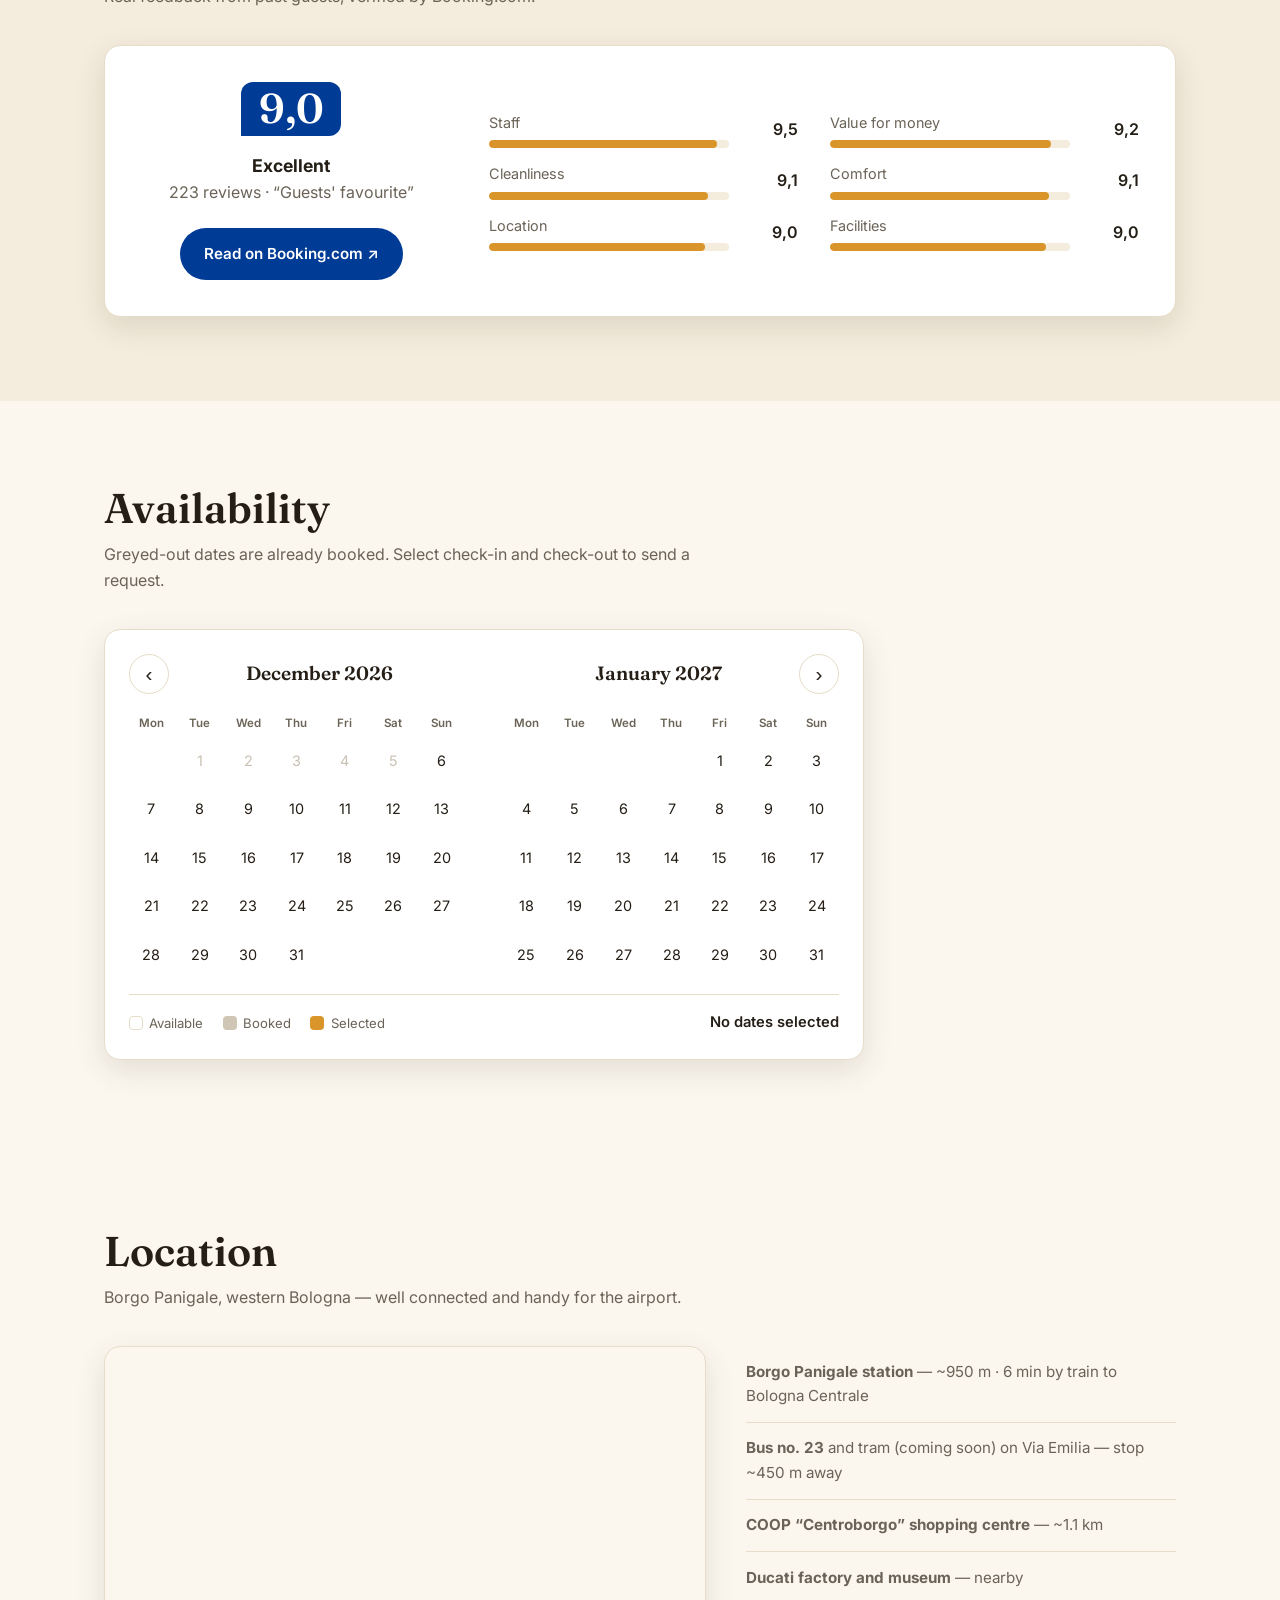
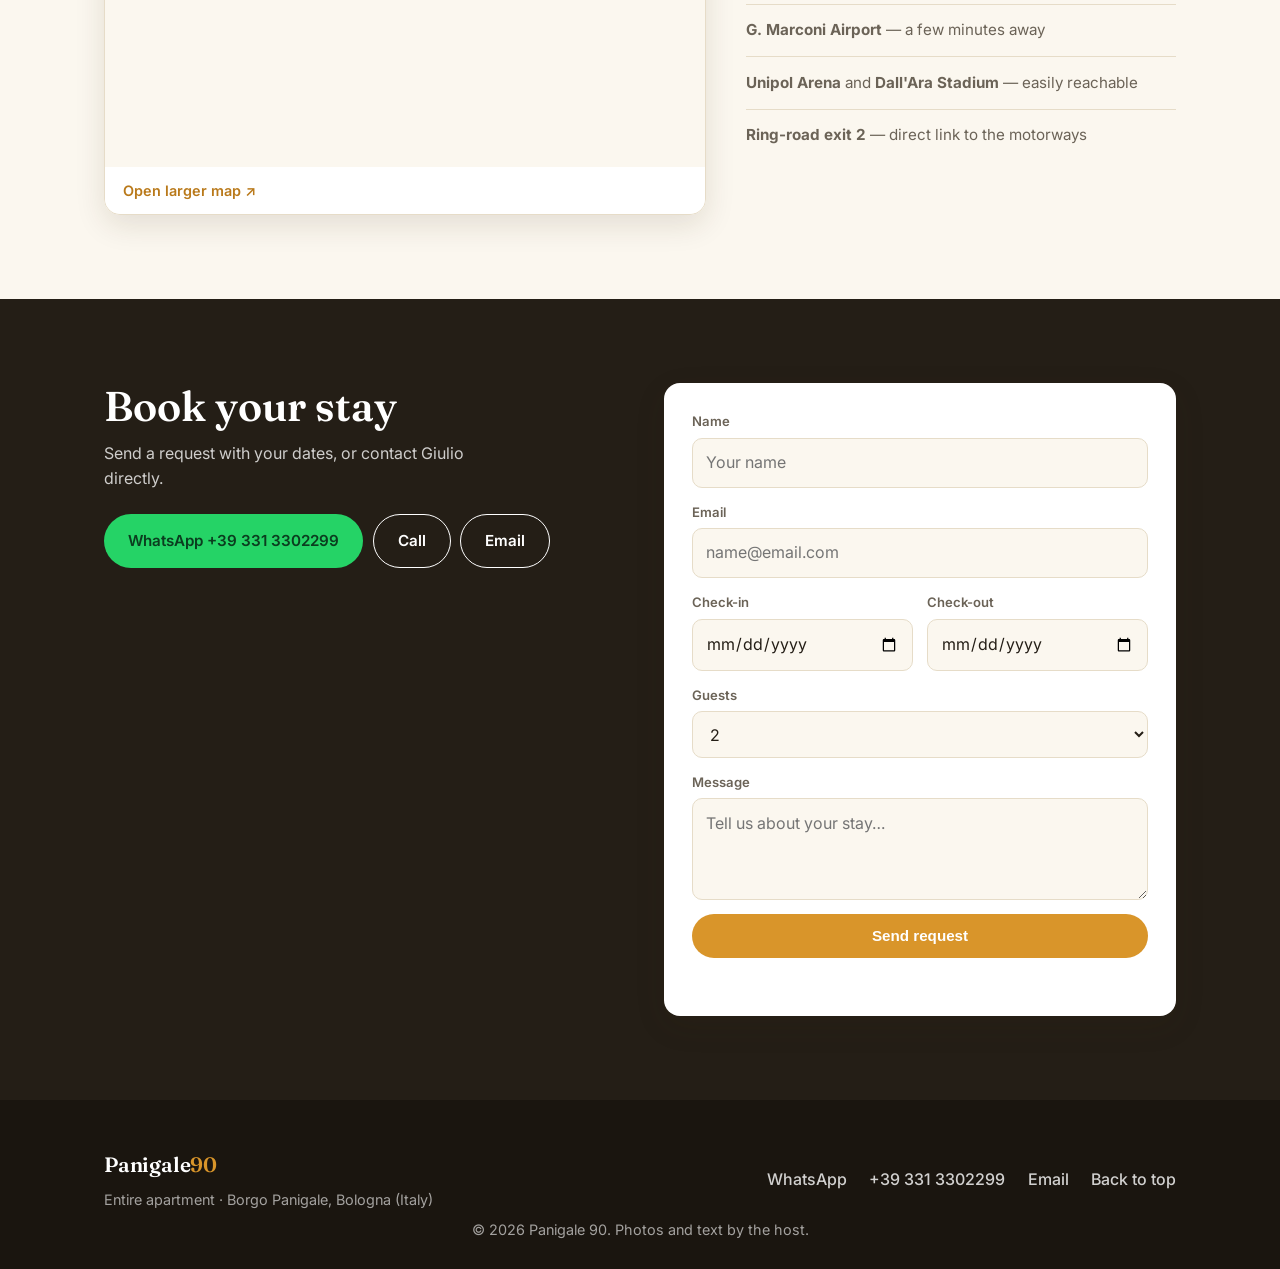
==== commit 78310f95: "Tutti i blocchi modificabili dal pannello (hero, host, servizi con toggle+icone, recensioni, dove si" ====
--- a/_en.html
+++ b/_en.html
@@ -13,7 +13,7 @@
   <link rel="preconnect" href="https://fonts.gstatic.com" crossorigin />
   <link href="https://fonts.googleapis.com/css2?family=Fraunces:opsz,wght@9..144,500;9..144,600&family=Inter:wght@400;500;600&display=swap" rel="stylesheet" />
   <link rel="stylesheet" href="css/style.css" />
-<style>.hero{min-height:430px!important}html{scroll-behavior:auto}</style><script>localStorage.setItem("lang","en")</script></head>
+<style>.hero{min-height:380px!important}html{scroll-behavior:auto}</style><script>localStorage.setItem("lang","en")</script></head>
 <body>
   <!-- NAV -->
   <header class="nav" id="top">
@@ -41,60 +41,39 @@
       <div class="hero__overlay"></div>
     </div>
     <div class="container hero__content">
-      <p class="hero__eyebrow">Borgo Panigale · Bologna</p>
+      <p class="hero__eyebrow" id="heroEyebrow"></p>
       <h1>Panigale 90</h1>
-      <p class="hero__tagline" data-en="Your holiday in Bologna — peaceful and just a short hop from the centre.">Le tue vacanze a Bologna, in tranquillità e a due passi dal centro.</p>
-      <div class="hero__meta">
-        <span class="bk-badge"><b>9,0</b> Booking.com</span>
-        <span data-en="221 reviews">221 recensioni</span>
-        <span class="dot">•</span>
-        <span data-en="Entire apartment">Intero appartamento</span>
-        <span class="dot">•</span>
-        <span data-en="2 guests">2 ospiti</span>
-      </div>
+      <p class="hero__tagline" id="heroTagline"></p>
+      <div class="hero__meta" id="heroMeta"></div>
       <div class="hero__cta">
-        <a href="#book" class="btn" data-en="Check availability">Verifica disponibilità</a>
-        <a href="#gallery" class="btn btn--ghost" data-en="See the photos">Guarda le foto</a>
+        <a href="#book" class="btn" id="heroCta1"></a>
+        <a href="#gallery" class="btn btn--ghost" id="heroCta2"></a>
       </div>
     </div>
   </section>
 
   <!-- QUICK FACTS -->
   <section class="facts">
-    <div class="container facts__grid">
-      <div class="fact"><span class="fact__num">2</span><span class="fact__label" data-en="Guests">Ospiti</span></div>
-      <div class="fact"><span class="fact__num">1</span><span class="fact__label" data-en="Bedroom">Camera da letto</span></div>
-      <div class="fact"><span class="fact__num">1</span><span class="fact__label" data-en="Bed">Letto</span></div>
-      <div class="fact"><span class="fact__num">1</span><span class="fact__label" data-en="Bathroom">Bagno</span></div>
-      <div class="fact"><span class="fact__num">★</span><span class="fact__label" data-en="Free parking">Parcheggio gratuito</span></div>
-    </div>
+    <div class="container facts__grid" id="factsGrid"></div>
   </section>
 
   <!-- GALLERY -->
   <section id="gallery" class="section">
     <div class="container">
-      <h2 class="section__title" data-en="Photo gallery">Galleria fotografica</h2>
-      <p class="section__sub" data-en="Bright spaces, a private entrance and a large shared garden.">Spazi luminosi, ingresso indipendente e un grande giardino condominiale.</p>
-      <div class="gallery" id="galleryGrid"><!-- populated by JS --></div>
+      <h2 class="section__title" id="galleryTitle"></h2>
+      <p class="section__sub" id="gallerySub"></p>
+      <div class="gallery" id="galleryGrid"></div>
     </div>
   </section>
 
   <!-- ABOUT -->
   <section id="about" class="section section--alt">
     <div class="container about">
-      <div class="about__text"><!-- populated by JS from about.json -->
-        <h2 class="section__title">L'alloggio</h2>
-      </div>
+      <div class="about__text"><!-- populated by JS from about.json --></div>
       <aside class="about__card">
-        <p class="about__host" data-en="Your host is <strong>Giulio</strong>">Il tuo host è <strong>Giulio</strong></p>
-        <ul class="about__list">
-          <li><span data-en="Check-in">Check-in</span><strong>16:00 – 23:00</strong></li>
-          <li><span data-en="Type">Tipologia</span><strong data-en="Entire apartment">Intero appartamento</strong></li>
-          <li><span data-en="Floor">Piano</span><strong data-en="Ground, private entrance">Terra, ingresso indip.</strong></li>
-          <li><span data-en="Parking">Parcheggio</span><strong data-en="Free in the garden">Gratuito nel giardino</strong></li>
-          <li><span>Booking.com</span><strong>9,0/10 (221)</strong></li>
-        </ul>
-        <a href="#book" class="btn btn--block" data-en="Request dates">Richiedi le date</a>
+        <p class="about__host" id="hostLine"></p>
+        <ul class="about__list" id="hostRows"></ul>
+        <a href="#book" class="btn btn--block" id="hostCta"></a>
       </aside>
     </div>
   </section>
@@ -102,31 +81,24 @@
   <!-- AMENITIES -->
   <section id="amenities" class="section">
     <div class="container">
-      <h2 class="section__title" data-en="Amenities">Servizi e dotazioni</h2>
-      <p class="section__sub" data-en="Everything you need for a comfortable, independent stay.">Tutto il necessario per un soggiorno comodo e indipendente.</p>
-      <ul class="amenities" id="amenitiesGrid"><!-- populated by JS --></ul>
+      <h2 class="section__title" id="amenTitle"></h2>
+      <p class="section__sub" id="amenSub"></p>
+      <ul class="amenities" id="amenitiesGrid"></ul>
     </div>
   </section>
 
   <!-- REVIEWS -->
   <section id="reviews" class="section section--alt">
     <div class="container">
-      <h2 class="section__title" data-en="Reviews">Le recensioni</h2>
-      <p class="section__sub" data-en="Real feedback from past guests, verified by Booking.com.">Il giudizio reale di chi ha soggiornato, verificato da Booking.com.</p>
+      <h2 class="section__title" id="revTitle"></h2>
+      <p class="section__sub" id="revSub"></p>
       <div class="reviews">
         <div class="reviews__score">
-          <div class="bk-score">9,0</div>
-          <p class="reviews__label" data-en="<strong>Excellent</strong><br />221 reviews · “Guests' favourite”"><strong>Eccellente</strong><br />221 recensioni · “Scelta degli ospiti”</p>
-          <a class="btn btn--book" href="https://www.booking.com/hotel/it/panigale90.it.html" target="_blank" rel="noopener" data-en="Read on Booking.com ↗">Leggi su Booking.com ↗</a>
-        </div>
-        <ul class="reviews__bars">
-          <li><span data-en="Staff">Personale</span><i><b style="width:95%"></b></i><em>9,5</em></li>
-          <li><span data-en="Value for money">Rapporto qualità-prezzo</span><i><b style="width:93%"></b></i><em>9,3</em></li>
-          <li><span data-en="Cleanliness">Pulizia</span><i><b style="width:92%"></b></i><em>9,2</em></li>
-          <li><span data-en="Comfort">Comfort</span><i><b style="width:91%"></b></i><em>9,1</em></li>
-          <li><span data-en="Location">Posizione</span><i><b style="width:90%"></b></i><em>9,0</em></li>
-          <li><span data-en="Facilities">Servizi</span><i><b style="width:90%"></b></i><em>9,0</em></li>
-        </ul>
+          <div class="bk-score" id="revScore"></div>
+          <p class="reviews__label" id="revLabel"></p>
+          <a class="btn btn--book" id="revUrl" target="_blank" rel="noopener"></a>
+        </div>
+        <ul class="reviews__bars" id="revBars"></ul>
       </div>
     </div>
   </section>
@@ -158,8 +130,8 @@
   <!-- LOCATION -->
   <section id="location" class="section">
     <div class="container">
-      <h2 class="section__title" data-en="Location">Dove siamo</h2>
-      <p class="section__sub" data-en="Borgo Panigale, western Bologna — well connected and handy for the airport.">Borgo Panigale, zona ovest di Bologna — ben collegata e comoda all'aeroporto.</p>
+      <h2 class="section__title" id="locTitle"></h2>
+      <p class="section__sub" id="locSub"></p>
       <div class="location">
         <div class="location__map">
           <iframe
@@ -167,17 +139,9 @@
             loading="lazy"
             src="https://www.openstreetmap.org/export/embed.html?bbox=11.26%2C44.510%2C11.296%2C44.530&amp;layer=mapnik&amp;marker=44.51988%2C11.27823">
           </iframe>
-          <a class="location__maplink" href="https://www.openstreetmap.org/?mlat=44.51988&mlon=11.27823#map=15/44.51988/11.27823" target="_blank" rel="noopener" data-en="Open larger map ↗">Apri mappa più grande ↗</a>
-        </div>
-        <ul class="location__list">
-          <li data-en="<strong>Borgo Panigale station</strong> — ~950 m · 6 min by train to Bologna Centrale"><strong>Stazione di Borgo Panigale</strong> — ~950 m · 6 min di treno fino alla Stazione Centrale</li>
-          <li data-en="<strong>Bus no. 23</strong> and tram (coming soon) on Via Emilia — stop ~450 m away"><strong>Autobus n. 23</strong> e tram (in arrivo) sulla Via Emilia — fermata a ~450 m</li>
-          <li data-en="<strong>COOP “Centroborgo” shopping centre</strong> — ~1.1 km"><strong>Centro commerciale COOP “Centroborgo”</strong> — ~1,1 km</li>
-          <li data-en="<strong>Ducati factory and museum</strong> — nearby"><strong>Fabbrica e Museo Ducati</strong> — nelle vicinanze</li>
-          <li data-en="<strong>G. Marconi Airport</strong> — a few minutes away"><strong>Aeroporto G. Marconi</strong> — pochi minuti</li>
-          <li data-en="<strong>Unipol Arena</strong> and <strong>Dall'Ara Stadium</strong> — easily reachable"><strong>Unipol Arena</strong> e <strong>Stadio Dall'Ara</strong> — facilmente raggiungibili</li>
-          <li data-en="<strong>Ring-road exit 2</strong> — direct link to the motorways"><strong>Uscita 2 della tangenziale</strong> — collegamento diretto alle autostrade</li>
-        </ul>
+          <a class="location__maplink" id="locMaplink" href="https://www.openstreetmap.org/?mlat=44.51988&mlon=11.27823#map=15/44.51988/11.27823" target="_blank" rel="noopener"></a>
+        </div>
+        <ul class="location__list" id="locList"></ul>
       </div>
     </div>
   </section>
@@ -186,12 +150,12 @@
   <section id="book" class="section section--cta">
     <div class="container book">
       <div class="book__intro">
-        <h2 class="section__title" data-en="Book your stay">Prenota il tuo soggiorno</h2>
-        <p data-en="Send a request with your dates, or contact Giulio directly.">Invia una richiesta con le tue date oppure contatta direttamente Giulio.</p>
+        <h2 class="section__title" id="bookTitle"></h2>
+        <p id="bookIntro"></p>
         <div class="book__contacts">
-          <a class="btn btn--wa" href="https://wa.me/393313302299" target="_blank" rel="noopener">WhatsApp +39 331 3302299</a>
-          <a class="btn btn--ghost" href="tel:+393313302299" data-en="Call">Chiama</a>
-          <a class="btn btn--ghost" href="mailto:giulio.saladini@alice.it">Email</a>
+          <a class="btn btn--wa" id="cWa" target="_blank" rel="noopener"></a>
+          <a class="btn btn--ghost" id="cCall" data-en="Call">Chiama</a>
+          <a class="btn btn--ghost" id="cEmail">Email</a>
         </div>
       </div>
       <form class="book__form" id="bookForm">
@@ -232,9 +196,9 @@
         <p data-en="Entire apartment · Borgo Panigale, Bologna (Italy)">Intero appartamento · Borgo Panigale, Bologna (Italia)</p>
       </div>
       <div class="footer__links">
-        <a href="https://wa.me/393313302299" target="_blank" rel="noopener">WhatsApp</a>
-        <a href="tel:+393313302299">+39 331 3302299</a>
-        <a href="mailto:giulio.saladini@alice.it">Email</a>
+        <a id="fWa" target="_blank" rel="noopener">WhatsApp</a>
+        <a id="fPhone"></a>
+        <a id="fEmail">Email</a>
         <a href="#top" data-en="Back to top">Torna su</a>
       </div>
     </div>
